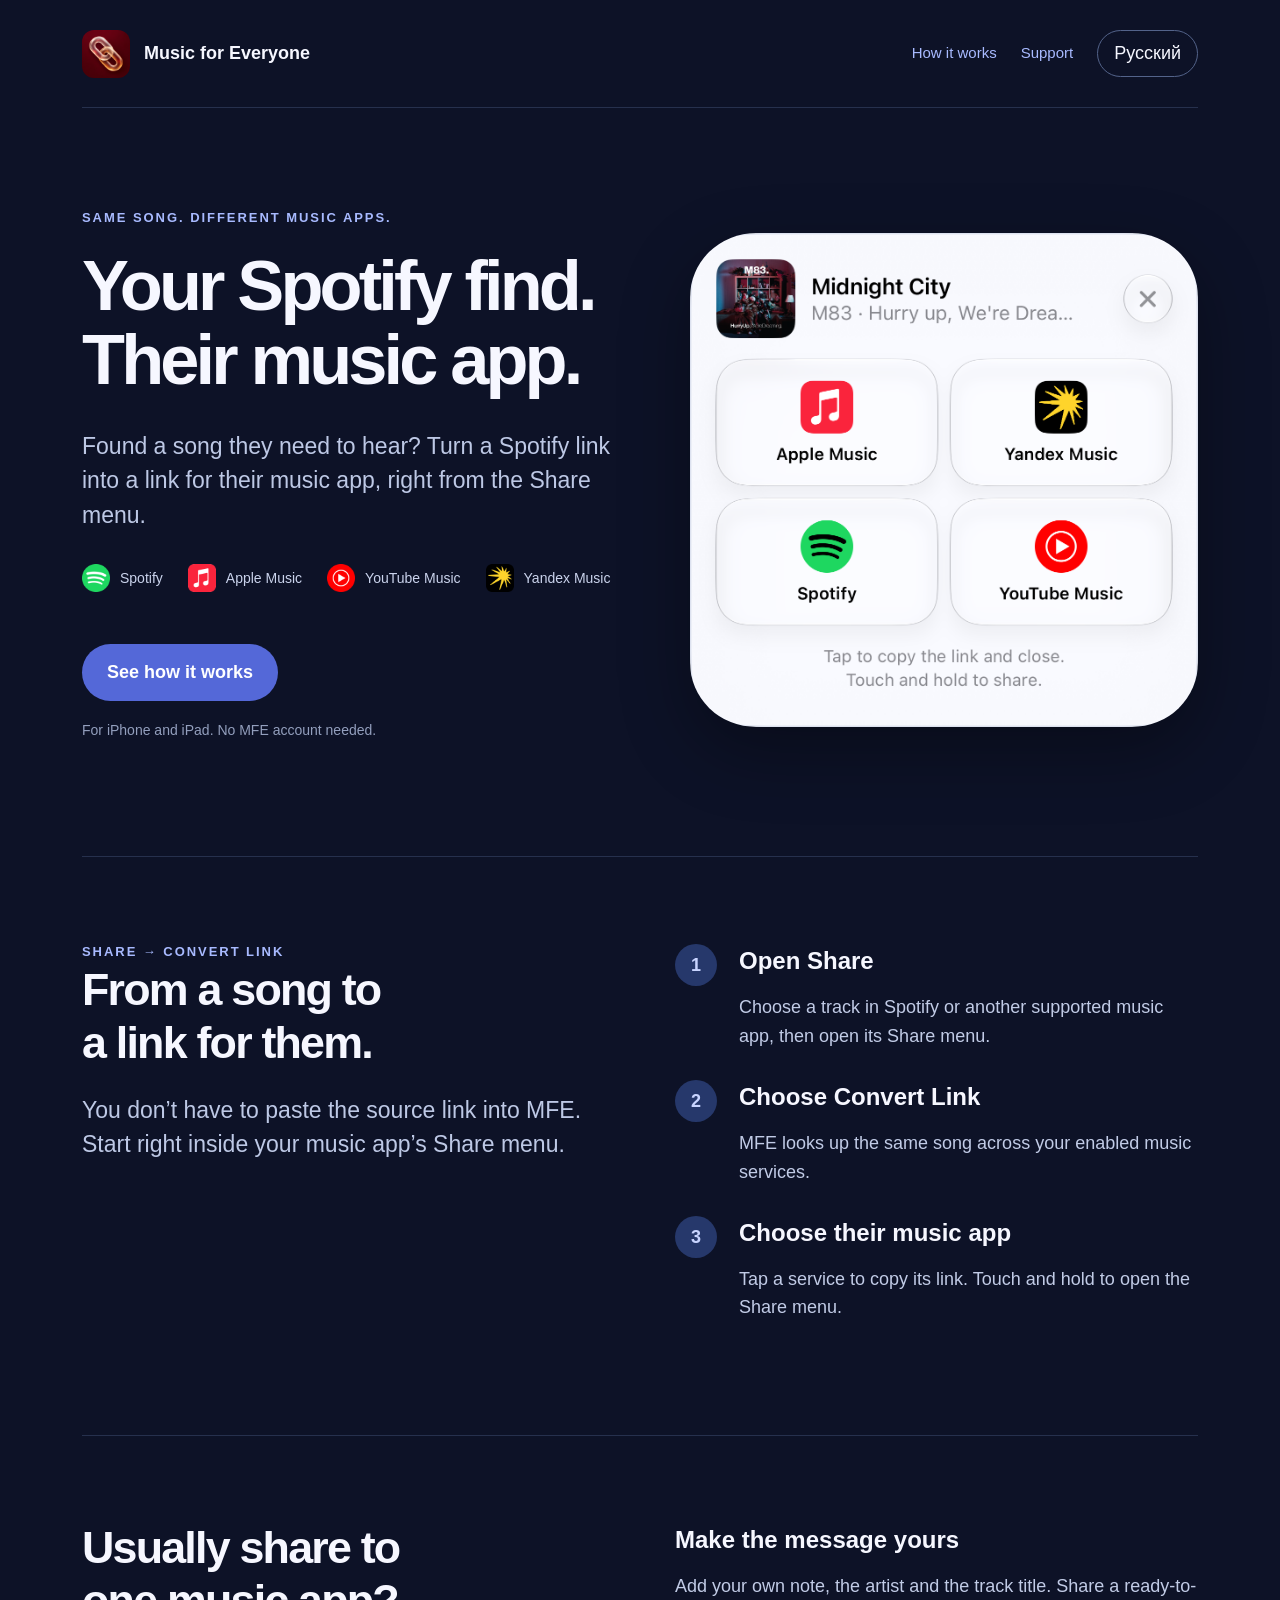
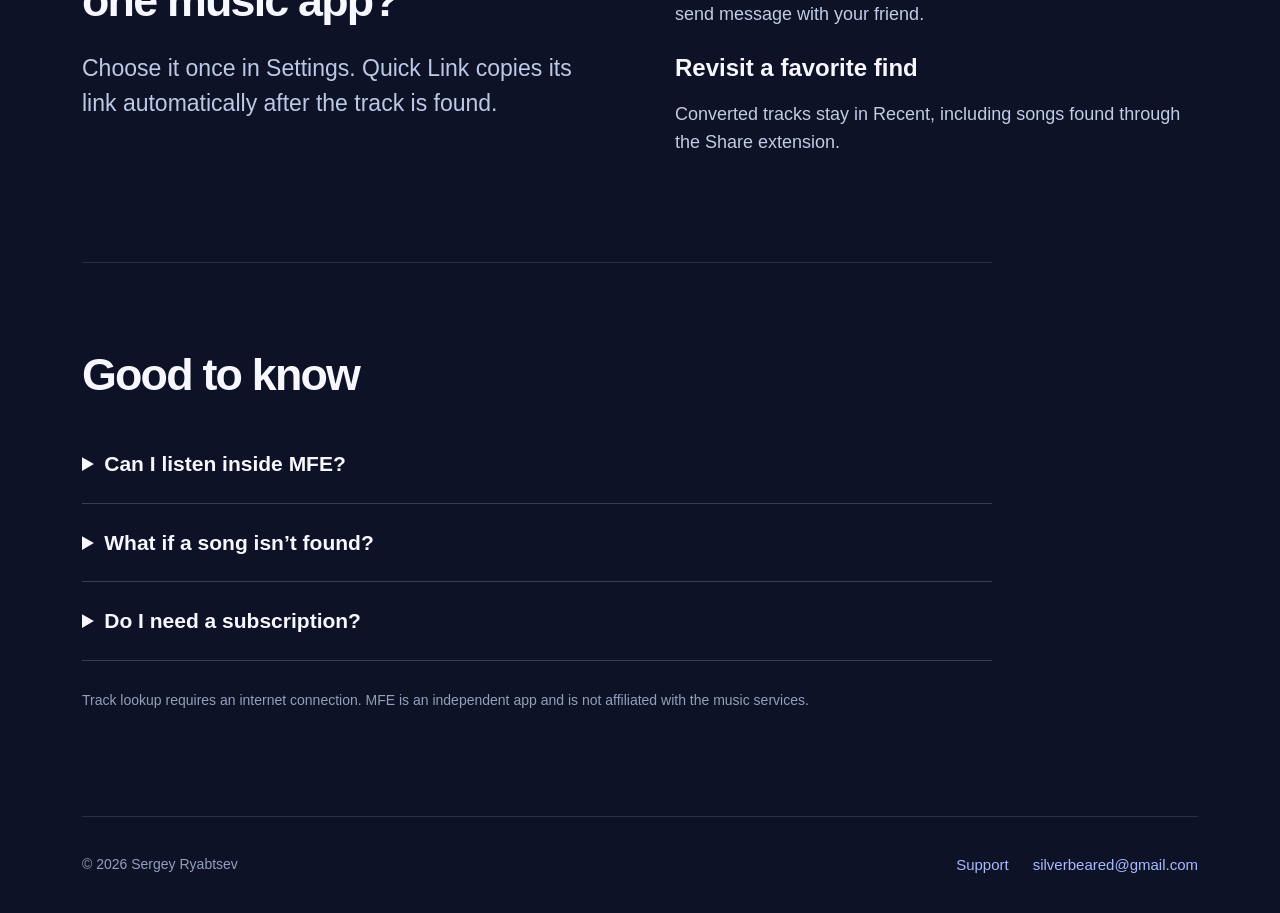
==== mfe/index.html @ d1670312 "Add bilingual MFE marketing and support pages" ====
<!doctype html><html lang="en"><head><meta charset="utf-8"><meta name="viewport" content="width=device-width,initial-scale=1"><title>MFE — Your music. Their music app.</title><meta name="description" content="Share track links across Spotify, Apple Music, YouTube Music and Yandex Music, right from the Share menu."><meta name="theme-color" content="#0d1227"><link rel="canonical" href="https://fo11e.github.io/mfe/"><meta property="og:title" content="MFE — Your music. Their music app."><meta property="og:description" content="Share track links across Spotify, Apple Music, YouTube Music and Yandex Music, right from the Share menu."><meta property="og:type" content="website"><meta property="og:image" content="https://fo11e.github.io/mfe/assets/social-en.jpg"><link rel="icon" type="image/png" href="assets/icon.png"><link rel="stylesheet" href="style.css"></head><body data-title-ru="MFE — музыка в сервисе друга" data-title-en="MFE — Your music. Their music app." data-desc-ru="Конвертируйте ссылки на треки между Spotify, Apple Music, Я.Музыкой и YouTube Music через меню «Поделиться»." data-desc-en="Share track links across Spotify, Apple Music, YouTube Music and Yandex Music, right from the Share menu."><div class="wrap"><header><a class="identity" href="./"><img src="assets/icon.png" alt="MFE" width="48" height="48"><span>Music for Everyone</span></a><nav><a href="index.html#how"><span class="lang-ru">Как работает</span><span class="lang-en">How it works</span></a><a href="support.html"><span class="lang-ru">Поддержка</span><span class="lang-en">Support</span></a><button id="language" type="button" aria-label="Switch language / Сменить язык">Русский</button></nav></header><main><section class="hero"><div><div class="eyebrow"><span class="lang-ru">Одна песня. Разные сервисы.</span><span class="lang-en">Same song. Different music apps.</span></div><h1><span class="lang-ru">Ваша музыка.<br>В сервисе друга.</span><span class="lang-en">Your Spotify find.<br>Their music app.</span></h1><p class="lead"><span class="lang-ru">Нашли трек, которым хочется поделиться? Отправьте ссылку для сервиса друга — прямо через меню «Поделиться».</span><span class="lang-en">Found a song they need to hear? Turn a Spotify link into a link for their music app, right from the Share menu.</span></p><div class="services"><span class="service"><img src="assets/spotify.png" width="28" height="28" alt="">Spotify</span><span class="service"><img src="assets/applemusic.png" width="28" height="28" alt="">Apple Music</span><span class="service"><img src="assets/youtubemusic.png" width="28" height="28" alt="">YouTube Music</span><span class="service"><img src="assets/yandexmusic.png" width="28" height="28" alt=""><span class="lang-ru">Я.Музыка</span><span class="lang-en">Yandex Music</span></span></div><a class="cta" href="#how"><span class="lang-ru">Как это работает</span><span class="lang-en">See how it works</span></a><p class="muted" style="margin-top:18px"><span class="lang-ru">Приложение для iPhone и iPad. Вход в MFE не нужен.</span><span class="lang-en">For iPhone and iPad. No MFE account needed.</span></p></div><div><span class="lang-ru"><img class="demo" src="assets/extension-ru.png" alt="Карточка MFE: Midnight City и ссылки в четырёх музыкальных сервисах" width="1158" height="1127"></span><span class="lang-en"><img class="demo" src="assets/extension-en.png" alt="MFE Convert Link: Midnight City by M83, Spotify, Apple Music, YouTube Music and Yandex Music" width="1158" height="1127"></span></div></section><section id="how" class="section split"><div><div class="eyebrow"><span class="lang-ru">Поделиться → Конвертировать ссылку</span><span class="lang-en">Share → Convert Link</span></div><h2><span class="lang-ru">От трека до ссылки<br>для друга.</span><span class="lang-en">From a song to<br>a link for them.</span></h2><p class="lead"><span class="lang-ru">Исходную ссылку не нужно вручную переносить в MFE. Всё начинается в меню вашего музыкального приложения.</span><span class="lang-en">You don’t have to paste the source link into MFE. Start right inside your music app’s Share menu.</span></p></div><ol class="steps"><li><h3><span class="lang-ru">Откройте «Поделиться»</span><span class="lang-en">Open Share</span></h3><p><span class="lang-ru">В музыкальном приложении выберите трек и откройте меню «Поделиться».</span><span class="lang-en">Choose a track in Spotify or another supported music app, then open its Share menu.</span></p></li><li><h3><span class="lang-ru">Выберите «Конвертировать ссылку»</span><span class="lang-en">Choose Convert Link</span></h3><p><span class="lang-ru">MFE найдёт эту песню в других музыкальных сервисах.</span><span class="lang-en">MFE looks up the same song across your enabled music services.</span></p></li><li><h3><span class="lang-ru">Нажмите на сервис друга</span><span class="lang-en">Choose their music app</span></h3><p><span class="lang-ru">Нажмите, чтобы скопировать ссылку. Удерживайте, чтобы открыть меню отправки.</span><span class="lang-en">Tap a service to copy its link. Touch and hold to open the Share menu.</span></p></li></ol></section><section class="section split"><div><h2><span class="lang-ru">Чаще делитесь<br>в один сервис?</span><span class="lang-en">Usually share to<br>one music app?</span></h2><p class="lead"><span class="lang-ru">Выберите его один раз в настройках. Быстрая конвертация скопирует нужную ссылку после поиска трека.</span><span class="lang-en">Choose it once in Settings. Quick Link copies its link automatically after the track is found.</span></p></div><div><h3><span class="lang-ru">Сообщение с вашими словами</span><span class="lang-en">Make the message yours</span></h3><p><span class="lang-ru">Добавьте свою фразу, исполнителя и название трека. Готовое сообщение можно сразу отправить другу.</span><span class="lang-en">Add your own note, the artist and the track title. Share a ready-to-send message with your friend.</span></p><h3><span class="lang-ru">Вернитесь к любимой находке</span><span class="lang-en">Revisit a favorite find</span></h3><p><span class="lang-ru">Найденные треки сохраняются в «Недавних», в том числе после конвертации через расширение.</span><span class="lang-en">Converted tracks stay in Recent, including songs found through the Share extension.</span></p></div></section><section class="section faq"><h2><span class="lang-ru">Хорошо знать</span><span class="lang-en">Good to know</span></h2><details><summary><span class="lang-ru">Можно слушать музыку в MFE?</span><span class="lang-en">Can I listen inside MFE?</span></summary><p><span class="lang-ru">MFE находит и передаёт ссылки. Прослушивание происходит в выбранном музыкальном сервисе.</span><span class="lang-en">MFE finds and shares links. You listen in your chosen music service.</span></p></details><details><summary><span class="lang-ru">Что если трек не найден?</span><span class="lang-en">What if a song isn’t found?</span></summary><p><span class="lang-ru">Доступность зависит от каталога и региона. Для Я.Музыки и YouTube Music приложение может предложить ссылку на поиск, если точного совпадения нет.</span><span class="lang-en">Availability depends on the service’s catalog and your region. MFE may offer a search link for Yandex Music or YouTube Music when an exact link is unavailable.</span></p></details><details><summary><span class="lang-ru">Нужна подписка?</span><span class="lang-en">Do I need a subscription?</span></summary><p><span class="lang-ru">Для конвертации не нужен аккаунт MFE. Для прослушивания могут требоваться подписки самих музыкальных сервисов.</span><span class="lang-en">You don’t need an MFE account to convert links. Your music service may require its own subscription for listening.</span></p></details><p class="muted" style="margin-top:28px"><span class="lang-ru">Для поиска нужен интернет. MFE — независимое приложение, не связанное с музыкальными сервисами.</span><span class="lang-en">Track lookup requires an internet connection. MFE is an independent app and is not affiliated with the music services.</span></p></section></main><footer><span>© 2026 Sergey Ryabtsev</span><nav><a href="support.html"><span class="lang-ru">Поддержка</span><span class="lang-en">Support</span></a><a href="mailto:silverbeared@gmail.com">silverbeared@gmail.com</a></nav></footer></div><script src="site.js"></script></body></html>
---- mfe/style.css ----
*{box-sizing:border-box}html{scroll-behavior:smooth;color-scheme:dark}body{margin:0;background:#0d1227;color:#f6f7ff;font:18px/1.6 -apple-system,BlinkMacSystemFont,Inter,Arial,sans-serif}a{color:#a8baff;text-underline-offset:4px}a:focus-visible,button:focus-visible,summary:focus-visible{outline:3px solid #a8baff;outline-offset:6px}.wrap{max-width:1180px;margin:auto;padding:0 32px}header{display:flex;justify-content:space-between;align-items:center;gap:24px;min-height:108px;border-bottom:1px solid #26304d}.identity{display:flex;align-items:center;gap:14px;color:inherit;text-decoration:none;font-weight:700}.identity img{width:48px;border-radius:12px}nav{display:flex;align-items:center;gap:24px;flex-wrap:wrap}nav a{text-decoration:none;font-size:15px}button{font:inherit;cursor:pointer;background:transparent;border:1px solid #53638a;color:inherit;border-radius:999px;padding:8px 16px}.hero{display:grid;grid-template-columns:1.08fr 1fr;gap:60px;align-items:center;padding:100px 0 95px}h1{font-size:clamp(48px,5.5vw,76px);letter-spacing:-.055em;line-height:1.05;margin:20px 0 32px}h2{font-size:clamp(32px,3.5vw,48px);letter-spacing:-.04em;line-height:1.18;margin:0 0 24px}h3{font-size:24px;margin:0 0 12px}.lead{font-size:23px;line-height:1.5;color:#bdc8e5}.eyebrow{font-size:13px;text-transform:uppercase;letter-spacing:.15em;color:#a8baff;font-weight:650}.hero img.demo{width:100%;height:auto;border-radius:13%;box-shadow:0 24px 70px #0005}.cta{display:inline-flex;padding:14px 25px;border-radius:999px;background:#5468d8;color:white;text-decoration:none;font-weight:650;margin-top:20px}.services{display:flex;gap:25px;flex-wrap:wrap;margin:32px 0}.service{display:flex;align-items:center;gap:10px;font-size:14px;color:#cad3ec}.service img{width:28px;height:28px}.section{padding:85px 0;border-top:1px solid #26304d}.split{display:grid;grid-template-columns:1fr 1fr;gap:70px}.steps{counter-reset:steps;margin:0;padding:0;list-style:none}.steps li{position:relative;margin-bottom:28px;padding-left:64px}.steps li:before{counter-increment:steps;content:counter(steps);position:absolute;left:0;top:2px;background:#26386b;border-radius:50%;width:42px;height:42px;display:grid;place-items:center;color:#c8d4ff;font-weight:650}p{margin:0 0 20px;color:#c1cbe6}.detail{max-width:790px;padding:72px 0 80px}.detail h1{font-size:58px}.detail h2{font-size:30px;margin-top:40px}details{border-bottom:1px solid #33405d;padding:22px 0}summary{font-size:21px;cursor:pointer;font-weight:600}details p{padding-top:16px;max-width:830px}.contact{background:#18213c;border:1px solid #354162;padding:28px;border-radius:24px;margin-top:40px}.contact a{overflow-wrap:anywhere}.muted{font-size:14px;color:#939fbd}footer{border-top:1px solid #26304d;padding:36px 0;display:flex;justify-content:space-between;gap:20px;flex-wrap:wrap;font-size:14px;color:#939fbd}.faq{max-width:910px}.lang-ru,.lang-en{display:contents}html[lang=en] .lang-ru,html[lang=ru] .lang-en{display:none}.hero .lead{max-width:530px}@media(max-width:780px){.wrap{padding:0 22px}header{padding:20px 0;align-items:flex-start}.identity span{max-width:130px;line-height:1.25}nav{gap:14px;justify-content:flex-end}.hero{grid-template-columns:1fr;padding:56px 0;gap:40px}.hero img.demo{max-width:500px;margin:auto}.split{grid-template-columns:1fr;gap:30px}.section{padding:56px 0}.detail h1{font-size:44px}.lead{font-size:21px}.services{gap:18px}.service{font-size:13px}.hero h1{font-size:clamp(44px,9vw,64px)}}@media(prefers-reduced-motion:reduce){html{scroll-behavior:auto}}
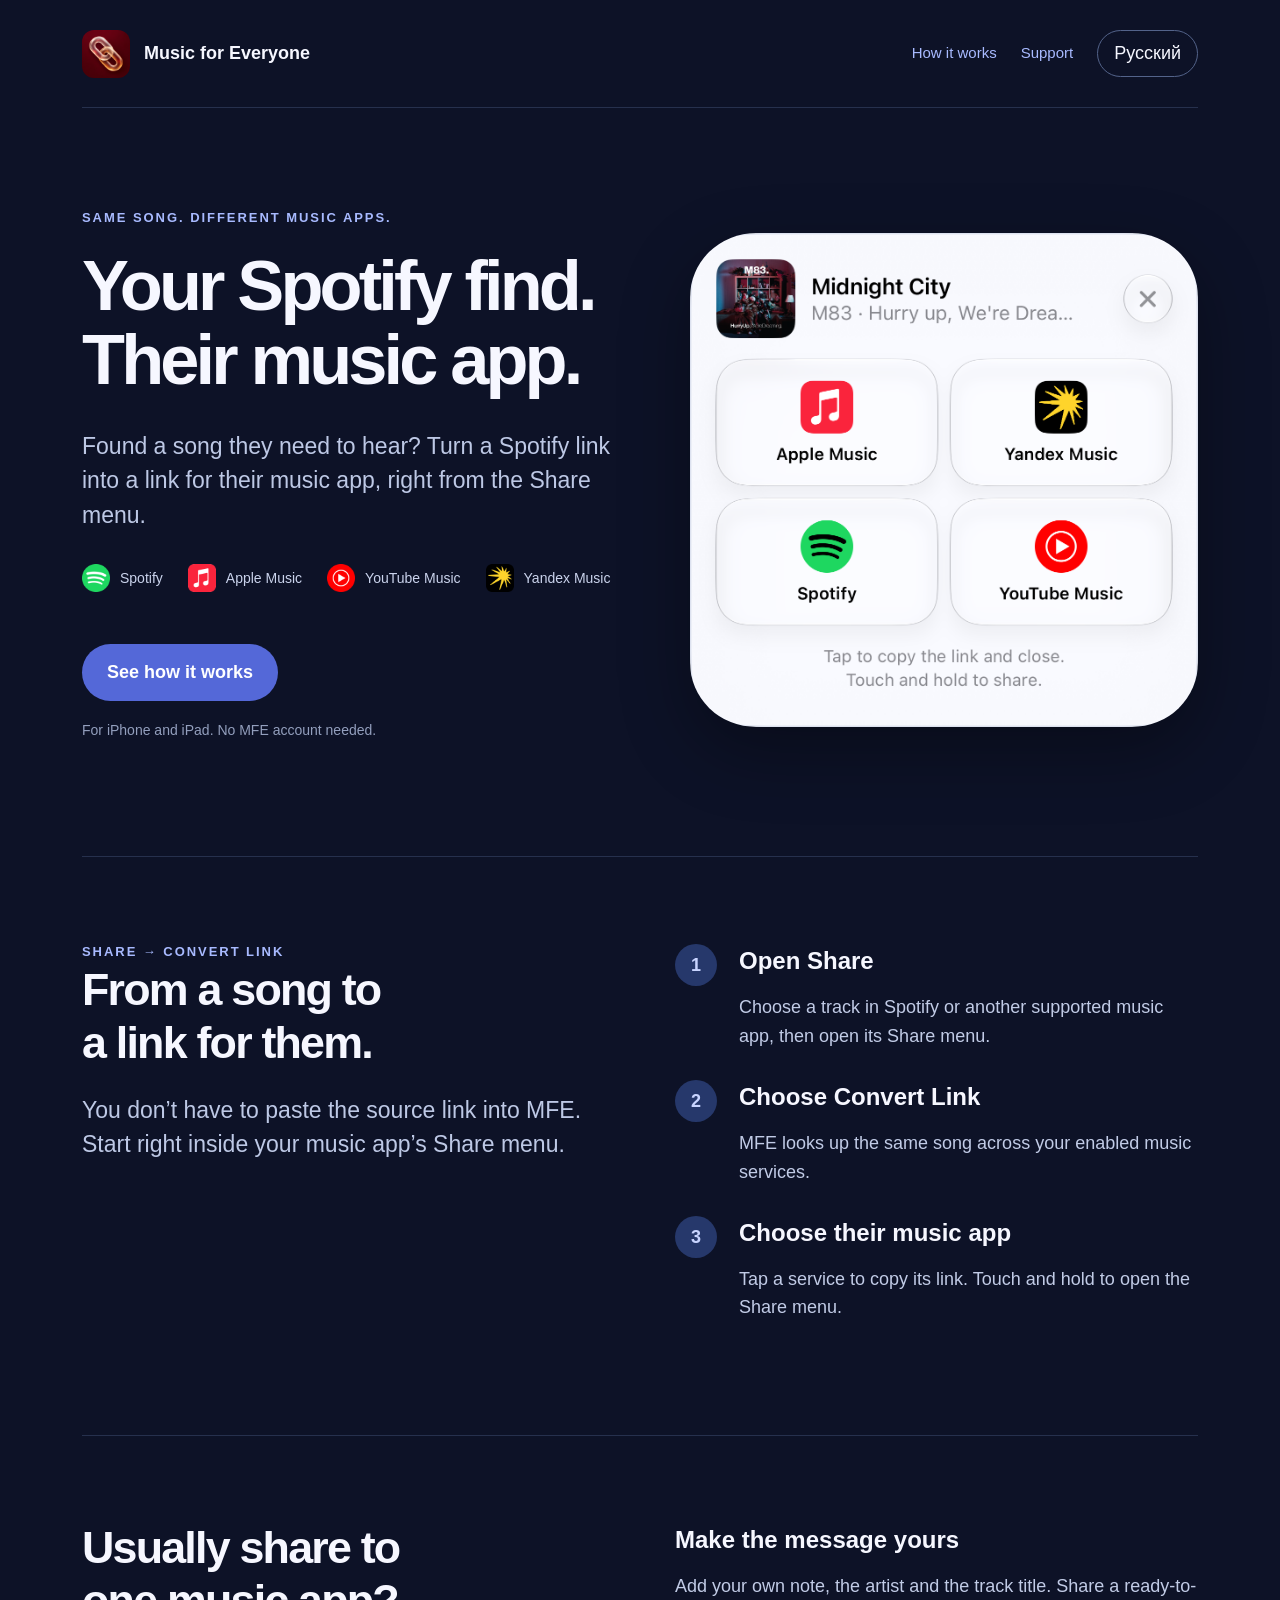
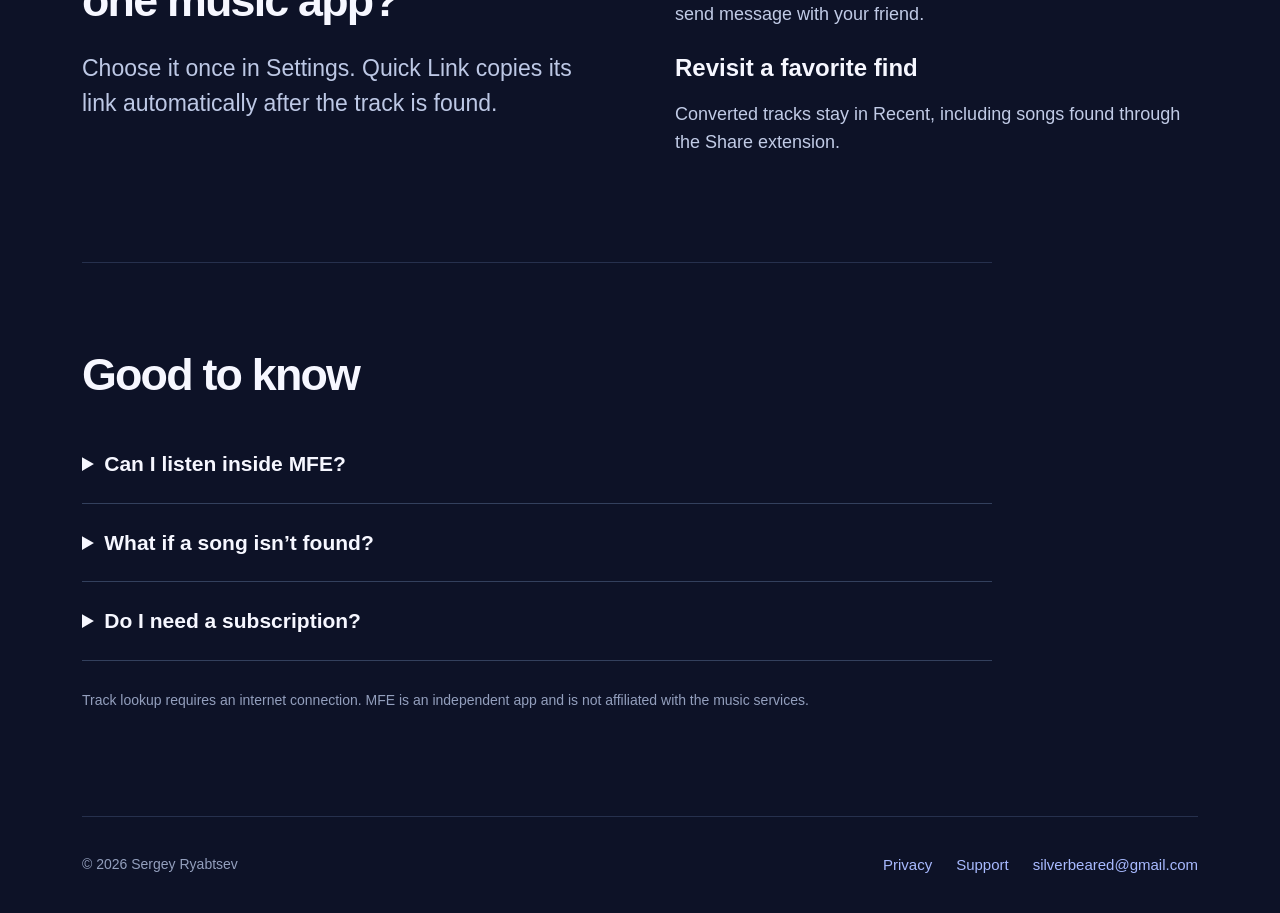
==== commit 05eace6c: "Publish bilingual MFE privacy policy and navigation links" ====
--- a/mfe/index.html
+++ b/mfe/index.html
@@ -1 +1 @@
-<!doctype html><html lang="en"><head><meta charset="utf-8"><meta name="viewport" content="width=device-width,initial-scale=1"><title>MFE — Your music. Their music app.</title><meta name="description" content="Share track links across Spotify, Apple Music, YouTube Music and Yandex Music, right from the Share menu."><meta name="theme-color" content="#0d1227"><link rel="canonical" href="https://fo11e.github.io/mfe/"><meta property="og:title" content="MFE — Your music. Their music app."><meta property="og:description" content="Share track links across Spotify, Apple Music, YouTube Music and Yandex Music, right from the Share menu."><meta property="og:type" content="website"><meta property="og:image" content="https://fo11e.github.io/mfe/assets/social-en.jpg"><link rel="icon" type="image/png" href="assets/icon.png"><link rel="stylesheet" href="style.css"></head><body data-title-ru="MFE — музыка в сервисе друга" data-title-en="MFE — Your music. Their music app." data-desc-ru="Конвертируйте ссылки на треки между Spotify, Apple Music, Я.Музыкой и YouTube Music через меню «Поделиться»." data-desc-en="Share track links across Spotify, Apple Music, YouTube Music and Yandex Music, right from the Share menu."><div class="wrap"><header><a class="identity" href="./"><img src="assets/icon.png" alt="MFE" width="48" height="48"><span>Music for Everyone</span></a><nav><a href="index.html#how"><span class="lang-ru">Как работает</span><span class="lang-en">How it works</span></a><a href="support.html"><span class="lang-ru">Поддержка</span><span class="lang-en">Support</span></a><button id="language" type="button" aria-label="Switch language / Сменить язык">Русский</button></nav></header><main><section class="hero"><div><div class="eyebrow"><span class="lang-ru">Одна песня. Разные сервисы.</span><span class="lang-en">Same song. Different music apps.</span></div><h1><span class="lang-ru">Ваша музыка.<br>В сервисе друга.</span><span class="lang-en">Your Spotify find.<br>Their music app.</span></h1><p class="lead"><span class="lang-ru">Нашли трек, которым хочется поделиться? Отправьте ссылку для сервиса друга — прямо через меню «Поделиться».</span><span class="lang-en">Found a song they need to hear? Turn a Spotify link into a link for their music app, right from the Share menu.</span></p><div class="services"><span class="service"><img src="assets/spotify.png" width="28" height="28" alt="">Spotify</span><span class="service"><img src="assets/applemusic.png" width="28" height="28" alt="">Apple Music</span><span class="service"><img src="assets/youtubemusic.png" width="28" height="28" alt="">YouTube Music</span><span class="service"><img src="assets/yandexmusic.png" width="28" height="28" alt=""><span class="lang-ru">Я.Музыка</span><span class="lang-en">Yandex Music</span></span></div><a class="cta" href="#how"><span class="lang-ru">Как это работает</span><span class="lang-en">See how it works</span></a><p class="muted" style="margin-top:18px"><span class="lang-ru">Приложение для iPhone и iPad. Вход в MFE не нужен.</span><span class="lang-en">For iPhone and iPad. No MFE account needed.</span></p></div><div><span class="lang-ru"><img class="demo" src="assets/extension-ru.png" alt="Карточка MFE: Midnight City и ссылки в четырёх музыкальных сервисах" width="1158" height="1127"></span><span class="lang-en"><img class="demo" src="assets/extension-en.png" alt="MFE Convert Link: Midnight City by M83, Spotify, Apple Music, YouTube Music and Yandex Music" width="1158" height="1127"></span></div></section><section id="how" class="section split"><div><div class="eyebrow"><span class="lang-ru">Поделиться → Конвертировать ссылку</span><span class="lang-en">Share → Convert Link</span></div><h2><span class="lang-ru">От трека до ссылки<br>для друга.</span><span class="lang-en">From a song to<br>a link for them.</span></h2><p class="lead"><span class="lang-ru">Исходную ссылку не нужно вручную переносить в MFE. Всё начинается в меню вашего музыкального приложения.</span><span class="lang-en">You don’t have to paste the source link into MFE. Start right inside your music app’s Share menu.</span></p></div><ol class="steps"><li><h3><span class="lang-ru">Откройте «Поделиться»</span><span class="lang-en">Open Share</span></h3><p><span class="lang-ru">В музыкальном приложении выберите трек и откройте меню «Поделиться».</span><span class="lang-en">Choose a track in Spotify or another supported music app, then open its Share menu.</span></p></li><li><h3><span class="lang-ru">Выберите «Конвертировать ссылку»</span><span class="lang-en">Choose Convert Link</span></h3><p><span class="lang-ru">MFE найдёт эту песню в других музыкальных сервисах.</span><span class="lang-en">MFE looks up the same song across your enabled music services.</span></p></li><li><h3><span class="lang-ru">Нажмите на сервис друга</span><span class="lang-en">Choose their music app</span></h3><p><span class="lang-ru">Нажмите, чтобы скопировать ссылку. Удерживайте, чтобы открыть меню отправки.</span><span class="lang-en">Tap a service to copy its link. Touch and hold to open the Share menu.</span></p></li></ol></section><section class="section split"><div><h2><span class="lang-ru">Чаще делитесь<br>в один сервис?</span><span class="lang-en">Usually share to<br>one music app?</span></h2><p class="lead"><span class="lang-ru">Выберите его один раз в настройках. Быстрая конвертация скопирует нужную ссылку после поиска трека.</span><span class="lang-en">Choose it once in Settings. Quick Link copies its link automatically after the track is found.</span></p></div><div><h3><span class="lang-ru">Сообщение с вашими словами</span><span class="lang-en">Make the message yours</span></h3><p><span class="lang-ru">Добавьте свою фразу, исполнителя и название трека. Готовое сообщение можно сразу отправить другу.</span><span class="lang-en">Add your own note, the artist and the track title. Share a ready-to-send message with your friend.</span></p><h3><span class="lang-ru">Вернитесь к любимой находке</span><span class="lang-en">Revisit a favorite find</span></h3><p><span class="lang-ru">Найденные треки сохраняются в «Недавних», в том числе после конвертации через расширение.</span><span class="lang-en">Converted tracks stay in Recent, including songs found through the Share extension.</span></p></div></section><section class="section faq"><h2><span class="lang-ru">Хорошо знать</span><span class="lang-en">Good to know</span></h2><details><summary><span class="lang-ru">Можно слушать музыку в MFE?</span><span class="lang-en">Can I listen inside MFE?</span></summary><p><span class="lang-ru">MFE находит и передаёт ссылки. Прослушивание происходит в выбранном музыкальном сервисе.</span><span class="lang-en">MFE finds and shares links. You listen in your chosen music service.</span></p></details><details><summary><span class="lang-ru">Что если трек не найден?</span><span class="lang-en">What if a song isn’t found?</span></summary><p><span class="lang-ru">Доступность зависит от каталога и региона. Для Я.Музыки и YouTube Music приложение может предложить ссылку на поиск, если точного совпадения нет.</span><span class="lang-en">Availability depends on the service’s catalog and your region. MFE may offer a search link for Yandex Music or YouTube Music when an exact link is unavailable.</span></p></details><details><summary><span class="lang-ru">Нужна подписка?</span><span class="lang-en">Do I need a subscription?</span></summary><p><span class="lang-ru">Для конвертации не нужен аккаунт MFE. Для прослушивания могут требоваться подписки самих музыкальных сервисов.</span><span class="lang-en">You don’t need an MFE account to convert links. Your music service may require its own subscription for listening.</span></p></details><p class="muted" style="margin-top:28px"><span class="lang-ru">Для поиска нужен интернет. MFE — независимое приложение, не связанное с музыкальными сервисами.</span><span class="lang-en">Track lookup requires an internet connection. MFE is an independent app and is not affiliated with the music services.</span></p></section></main><footer><span>© 2026 Sergey Ryabtsev</span><nav><a href="support.html"><span class="lang-ru">Поддержка</span><span class="lang-en">Support</span></a><a href="mailto:silverbeared@gmail.com">silverbeared@gmail.com</a></nav></footer></div><script src="site.js"></script></body></html>+<!doctype html><html lang="en"><head><meta charset="utf-8"><meta name="viewport" content="width=device-width,initial-scale=1"><title>MFE — Your music. Their music app.</title><meta name="description" content="Share track links across Spotify, Apple Music, YouTube Music and Yandex Music, right from the Share menu."><meta name="theme-color" content="#0d1227"><link rel="canonical" href="https://fo11e.github.io/mfe/"><meta property="og:title" content="MFE — Your music. Their music app."><meta property="og:description" content="Share track links across Spotify, Apple Music, YouTube Music and Yandex Music, right from the Share menu."><meta property="og:type" content="website"><meta property="og:image" content="https://fo11e.github.io/mfe/assets/social-en.jpg"><link rel="icon" type="image/png" href="assets/icon.png"><link rel="stylesheet" href="style.css"></head><body data-title-ru="MFE — музыка в сервисе друга" data-title-en="MFE — Your music. Their music app." data-desc-ru="Конвертируйте ссылки на треки между Spotify, Apple Music, Я.Музыкой и YouTube Music через меню «Поделиться»." data-desc-en="Share track links across Spotify, Apple Music, YouTube Music and Yandex Music, right from the Share menu."><div class="wrap"><header><a class="identity" href="./"><img src="assets/icon.png" alt="MFE" width="48" height="48"><span>Music for Everyone</span></a><nav><a href="index.html#how"><span class="lang-ru">Как работает</span><span class="lang-en">How it works</span></a><a href="support.html"><span class="lang-ru">Поддержка</span><span class="lang-en">Support</span></a><button id="language" type="button" aria-label="Switch language / Сменить язык">Русский</button></nav></header><main><section class="hero"><div><div class="eyebrow"><span class="lang-ru">Одна песня. Разные сервисы.</span><span class="lang-en">Same song. Different music apps.</span></div><h1><span class="lang-ru">Ваша музыка.<br>В сервисе друга.</span><span class="lang-en">Your Spotify find.<br>Their music app.</span></h1><p class="lead"><span class="lang-ru">Нашли трек, которым хочется поделиться? Отправьте ссылку для сервиса друга — прямо через меню «Поделиться».</span><span class="lang-en">Found a song they need to hear? Turn a Spotify link into a link for their music app, right from the Share menu.</span></p><div class="services"><span class="service"><img src="assets/spotify.png" width="28" height="28" alt="">Spotify</span><span class="service"><img src="assets/applemusic.png" width="28" height="28" alt="">Apple Music</span><span class="service"><img src="assets/youtubemusic.png" width="28" height="28" alt="">YouTube Music</span><span class="service"><img src="assets/yandexmusic.png" width="28" height="28" alt=""><span class="lang-ru">Я.Музыка</span><span class="lang-en">Yandex Music</span></span></div><a class="cta" href="#how"><span class="lang-ru">Как это работает</span><span class="lang-en">See how it works</span></a><p class="muted" style="margin-top:18px"><span class="lang-ru">Приложение для iPhone и iPad. Вход в MFE не нужен.</span><span class="lang-en">For iPhone and iPad. No MFE account needed.</span></p></div><div><span class="lang-ru"><img class="demo" src="assets/extension-ru.png" alt="Карточка MFE: Midnight City и ссылки в четырёх музыкальных сервисах" width="1158" height="1127"></span><span class="lang-en"><img class="demo" src="assets/extension-en.png" alt="MFE Convert Link: Midnight City by M83, Spotify, Apple Music, YouTube Music and Yandex Music" width="1158" height="1127"></span></div></section><section id="how" class="section split"><div><div class="eyebrow"><span class="lang-ru">Поделиться → Конвертировать ссылку</span><span class="lang-en">Share → Convert Link</span></div><h2><span class="lang-ru">От трека до ссылки<br>для друга.</span><span class="lang-en">From a song to<br>a link for them.</span></h2><p class="lead"><span class="lang-ru">Исходную ссылку не нужно вручную переносить в MFE. Всё начинается в меню вашего музыкального приложения.</span><span class="lang-en">You don’t have to paste the source link into MFE. Start right inside your music app’s Share menu.</span></p></div><ol class="steps"><li><h3><span class="lang-ru">Откройте «Поделиться»</span><span class="lang-en">Open Share</span></h3><p><span class="lang-ru">В музыкальном приложении выберите трек и откройте меню «Поделиться».</span><span class="lang-en">Choose a track in Spotify or another supported music app, then open its Share menu.</span></p></li><li><h3><span class="lang-ru">Выберите «Конвертировать ссылку»</span><span class="lang-en">Choose Convert Link</span></h3><p><span class="lang-ru">MFE найдёт эту песню в других музыкальных сервисах.</span><span class="lang-en">MFE looks up the same song across your enabled music services.</span></p></li><li><h3><span class="lang-ru">Нажмите на сервис друга</span><span class="lang-en">Choose their music app</span></h3><p><span class="lang-ru">Нажмите, чтобы скопировать ссылку. Удерживайте, чтобы открыть меню отправки.</span><span class="lang-en">Tap a service to copy its link. Touch and hold to open the Share menu.</span></p></li></ol></section><section class="section split"><div><h2><span class="lang-ru">Чаще делитесь<br>в один сервис?</span><span class="lang-en">Usually share to<br>one music app?</span></h2><p class="lead"><span class="lang-ru">Выберите его один раз в настройках. Быстрая конвертация скопирует нужную ссылку после поиска трека.</span><span class="lang-en">Choose it once in Settings. Quick Link copies its link automatically after the track is found.</span></p></div><div><h3><span class="lang-ru">Сообщение с вашими словами</span><span class="lang-en">Make the message yours</span></h3><p><span class="lang-ru">Добавьте свою фразу, исполнителя и название трека. Готовое сообщение можно сразу отправить другу.</span><span class="lang-en">Add your own note, the artist and the track title. Share a ready-to-send message with your friend.</span></p><h3><span class="lang-ru">Вернитесь к любимой находке</span><span class="lang-en">Revisit a favorite find</span></h3><p><span class="lang-ru">Найденные треки сохраняются в «Недавних», в том числе после конвертации через расширение.</span><span class="lang-en">Converted tracks stay in Recent, including songs found through the Share extension.</span></p></div></section><section class="section faq"><h2><span class="lang-ru">Хорошо знать</span><span class="lang-en">Good to know</span></h2><details><summary><span class="lang-ru">Можно слушать музыку в MFE?</span><span class="lang-en">Can I listen inside MFE?</span></summary><p><span class="lang-ru">MFE находит и передаёт ссылки. Прослушивание происходит в выбранном музыкальном сервисе.</span><span class="lang-en">MFE finds and shares links. You listen in your chosen music service.</span></p></details><details><summary><span class="lang-ru">Что если трек не найден?</span><span class="lang-en">What if a song isn’t found?</span></summary><p><span class="lang-ru">Доступность зависит от каталога и региона. Для Я.Музыки и YouTube Music приложение может предложить ссылку на поиск, если точного совпадения нет.</span><span class="lang-en">Availability depends on the service’s catalog and your region. MFE may offer a search link for Yandex Music or YouTube Music when an exact link is unavailable.</span></p></details><details><summary><span class="lang-ru">Нужна подписка?</span><span class="lang-en">Do I need a subscription?</span></summary><p><span class="lang-ru">Для конвертации не нужен аккаунт MFE. Для прослушивания могут требоваться подписки самих музыкальных сервисов.</span><span class="lang-en">You don’t need an MFE account to convert links. Your music service may require its own subscription for listening.</span></p></details><p class="muted" style="margin-top:28px"><span class="lang-ru">Для поиска нужен интернет. MFE — независимое приложение, не связанное с музыкальными сервисами.</span><span class="lang-en">Track lookup requires an internet connection. MFE is an independent app and is not affiliated with the music services.</span></p></section></main><footer><span>© 2026 Sergey Ryabtsev</span><nav><a href="privacy.html"><span class="lang-ru">Конфиденциальность</span><span class="lang-en">Privacy</span></a><a href="support.html"><span class="lang-ru">Поддержка</span><span class="lang-en">Support</span></a><a href="mailto:silverbeared@gmail.com">silverbeared@gmail.com</a></nav></footer></div><script src="site.js"></script></body></html>
--- a/mfe/style.css
+++ b/mfe/style.css
@@ -1 +1,2 @@
-*{box-sizing:border-box}html{scroll-behavior:smooth;color-scheme:dark}body{margin:0;background:#0d1227;color:#f6f7ff;font:18px/1.6 -apple-system,BlinkMacSystemFont,Inter,Arial,sans-serif}a{color:#a8baff;text-underline-offset:4px}a:focus-visible,button:focus-visible,summary:focus-visible{outline:3px solid #a8baff;outline-offset:6px}.wrap{max-width:1180px;margin:auto;padding:0 32px}header{display:flex;justify-content:space-between;align-items:center;gap:24px;min-height:108px;border-bottom:1px solid #26304d}.identity{display:flex;align-items:center;gap:14px;color:inherit;text-decoration:none;font-weight:700}.identity img{width:48px;border-radius:12px}nav{display:flex;align-items:center;gap:24px;flex-wrap:wrap}nav a{text-decoration:none;font-size:15px}button{font:inherit;cursor:pointer;background:transparent;border:1px solid #53638a;color:inherit;border-radius:999px;padding:8px 16px}.hero{display:grid;grid-template-columns:1.08fr 1fr;gap:60px;align-items:center;padding:100px 0 95px}h1{font-size:clamp(48px,5.5vw,76px);letter-spacing:-.055em;line-height:1.05;margin:20px 0 32px}h2{font-size:clamp(32px,3.5vw,48px);letter-spacing:-.04em;line-height:1.18;margin:0 0 24px}h3{font-size:24px;margin:0 0 12px}.lead{font-size:23px;line-height:1.5;color:#bdc8e5}.eyebrow{font-size:13px;text-transform:uppercase;letter-spacing:.15em;color:#a8baff;font-weight:650}.hero img.demo{width:100%;height:auto;border-radius:13%;box-shadow:0 24px 70px #0005}.cta{display:inline-flex;padding:14px 25px;border-radius:999px;background:#5468d8;color:white;text-decoration:none;font-weight:650;margin-top:20px}.services{display:flex;gap:25px;flex-wrap:wrap;margin:32px 0}.service{display:flex;align-items:center;gap:10px;font-size:14px;color:#cad3ec}.service img{width:28px;height:28px}.section{padding:85px 0;border-top:1px solid #26304d}.split{display:grid;grid-template-columns:1fr 1fr;gap:70px}.steps{counter-reset:steps;margin:0;padding:0;list-style:none}.steps li{position:relative;margin-bottom:28px;padding-left:64px}.steps li:before{counter-increment:steps;content:counter(steps);position:absolute;left:0;top:2px;background:#26386b;border-radius:50%;width:42px;height:42px;display:grid;place-items:center;color:#c8d4ff;font-weight:650}p{margin:0 0 20px;color:#c1cbe6}.detail{max-width:790px;padding:72px 0 80px}.detail h1{font-size:58px}.detail h2{font-size:30px;margin-top:40px}details{border-bottom:1px solid #33405d;padding:22px 0}summary{font-size:21px;cursor:pointer;font-weight:600}details p{padding-top:16px;max-width:830px}.contact{background:#18213c;border:1px solid #354162;padding:28px;border-radius:24px;margin-top:40px}.contact a{overflow-wrap:anywhere}.muted{font-size:14px;color:#939fbd}footer{border-top:1px solid #26304d;padding:36px 0;display:flex;justify-content:space-between;gap:20px;flex-wrap:wrap;font-size:14px;color:#939fbd}.faq{max-width:910px}.lang-ru,.lang-en{display:contents}html[lang=en] .lang-ru,html[lang=ru] .lang-en{display:none}.hero .lead{max-width:530px}@media(max-width:780px){.wrap{padding:0 22px}header{padding:20px 0;align-items:flex-start}.identity span{max-width:130px;line-height:1.25}nav{gap:14px;justify-content:flex-end}.hero{grid-template-columns:1fr;padding:56px 0;gap:40px}.hero img.demo{max-width:500px;margin:auto}.split{grid-template-columns:1fr;gap:30px}.section{padding:56px 0}.detail h1{font-size:44px}.lead{font-size:21px}.services{gap:18px}.service{font-size:13px}.hero h1{font-size:clamp(44px,9vw,64px)}}@media(prefers-reduced-motion:reduce){html{scroll-behavior:auto}}+*{box-sizing:border-box}html{scroll-behavior:smooth;color-scheme:dark}body{margin:0;background:#0d1227;color:#f6f7ff;font:18px/1.6 -apple-system,BlinkMacSystemFont,Inter,Arial,sans-serif}a{color:#a8baff;text-underline-offset:4px}a:focus-visible,button:focus-visible,summary:focus-visible{outline:3px solid #a8baff;outline-offset:6px}.wrap{max-width:1180px;margin:auto;padding:0 32px}header{display:flex;justify-content:space-between;align-items:center;gap:24px;min-height:108px;border-bottom:1px solid #26304d}.identity{display:flex;align-items:center;gap:14px;color:inherit;text-decoration:none;font-weight:700}.identity img{width:48px;border-radius:12px}nav{display:flex;align-items:center;gap:24px;flex-wrap:wrap}nav a{text-decoration:none;font-size:15px}button{font:inherit;cursor:pointer;background:transparent;border:1px solid #53638a;color:inherit;border-radius:999px;padding:8px 16px}.hero{display:grid;grid-template-columns:1.08fr 1fr;gap:60px;align-items:center;padding:100px 0 95px}h1{font-size:clamp(48px,5.5vw,76px);letter-spacing:-.055em;line-height:1.05;margin:20px 0 32px}h2{font-size:clamp(32px,3.5vw,48px);letter-spacing:-.04em;line-height:1.18;margin:0 0 24px}h3{font-size:24px;margin:0 0 12px}.lead{font-size:23px;line-height:1.5;color:#bdc8e5}.eyebrow{font-size:13px;text-transform:uppercase;letter-spacing:.15em;color:#a8baff;font-weight:650}.hero img.demo{width:100%;height:auto;border-radius:13%;box-shadow:0 24px 70px #0005}.cta{display:inline-flex;padding:14px 25px;border-radius:999px;background:#5468d8;color:white;text-decoration:none;font-weight:650;margin-top:20px}.services{display:flex;gap:25px;flex-wrap:wrap;margin:32px 0}.service{display:flex;align-items:center;gap:10px;font-size:14px;color:#cad3ec}.service img{width:28px;height:28px}.section{padding:85px 0;border-top:1px solid #26304d}.split{display:grid;grid-template-columns:1fr 1fr;gap:70px}.steps{counter-reset:steps;margin:0;padding:0;list-style:none}.steps li{position:relative;margin-bottom:28px;padding-left:64px}.steps li:before{counter-increment:steps;content:counter(steps);position:absolute;left:0;top:2px;background:#26386b;border-radius:50%;width:42px;height:42px;display:grid;place-items:center;color:#c8d4ff;font-weight:650}p{margin:0 0 20px;color:#c1cbe6}.detail{max-width:790px;padding:72px 0 80px}.detail h1{font-size:58px}.detail h2{font-size:30px;margin-top:40px}details{border-bottom:1px solid #33405d;padding:22px 0}summary{font-size:21px;cursor:pointer;font-weight:600}details p{padding-top:16px;max-width:830px}.contact{background:#18213c;border:1px solid #354162;padding:28px;border-radius:24px;margin-top:40px}.contact a{overflow-wrap:anywhere}.muted{font-size:14px;color:#939fbd}footer{border-top:1px solid #26304d;padding:36px 0;display:flex;justify-content:space-between;gap:20px;flex-wrap:wrap;font-size:14px;color:#939fbd}.faq{max-width:910px}.lang-ru,.lang-en{display:contents}html[lang=en] .lang-ru,html[lang=ru] .lang-en{display:none}.hero .lead{max-width:530px}@media(max-width:780px){.wrap{padding:0 22px}header{padding:20px 0;align-items:flex-start}.identity span{max-width:130px;line-height:1.25}nav{gap:14px;justify-content:flex-end}.hero{grid-template-columns:1fr;padding:56px 0;gap:40px}.hero img.demo{max-width:500px;margin:auto}.split{grid-template-columns:1fr;gap:30px}.section{padding:56px 0}.detail h1{font-size:44px}.lead{font-size:21px}.services{gap:18px}.service{font-size:13px}.hero h1{font-size:clamp(44px,9vw,64px)}}@media(prefers-reduced-motion:reduce){html{scroll-behavior:auto}}
+.detail h1{overflow-wrap:anywhere}.detail p{overflow-wrap:break-word}
